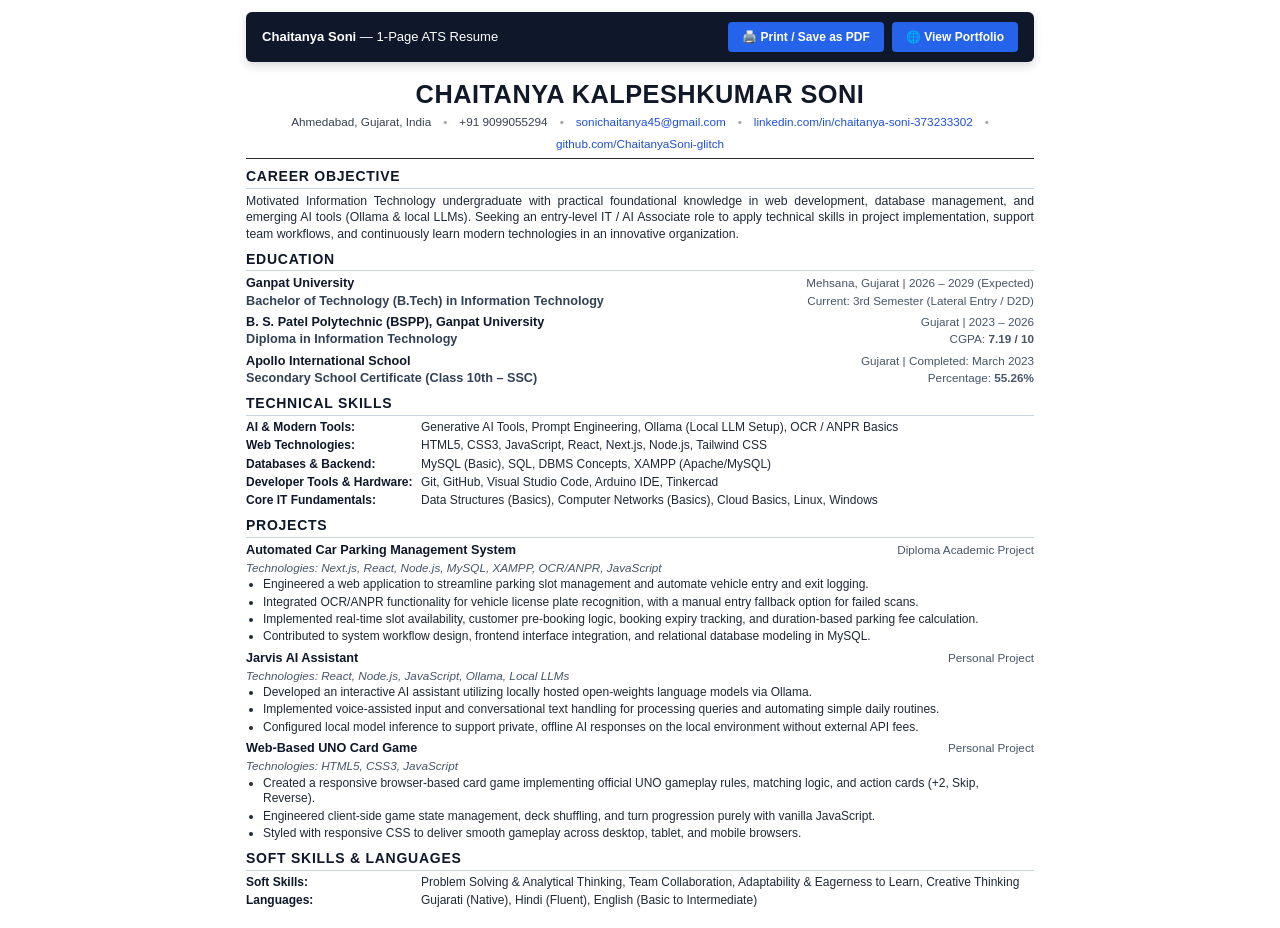
==== resume.html @ d2c6862e "Enhance portfolio with animations and responsive design" ====
<!DOCTYPE html>
<html lang="en">
<head>
  <meta charset="UTF-8">
  <meta name="viewport" content="width=device-width, initial-scale=1.0">
  <title>Chaitanya Soni - Resume</title>
  <style>
    /* Reset & Page Setup */
    * {
      box-sizing: border-box;
      margin: 0;
      padding: 0;
    }

    @page {
      size: A4 portrait;
      margin: 10mm 12mm;
    }

    body {
      font-family: -apple-system, BlinkMacSystemFont, "Segoe UI", Roboto, "Helvetica Neue", Arial, sans-serif;
      color: #1a1a1a;
      background-color: #ffffff;
      line-height: 1.35;
      font-size: 9.8pt;
      -webkit-font-smoothing: antialiased;
    }

    .resume-container {
      width: 100%;
      max-width: 820px;
      margin: 0 auto;
      padding: 12px 16px;
      background: #ffffff;
    }

    /* Header */
    header {
      text-align: center;
      border-bottom: 1.5px solid #2b2b2b;
      padding-bottom: 6px;
      margin-bottom: 8px;
    }

    h1 {
      font-size: 19pt;
      font-weight: 700;
      letter-spacing: 0.5px;
      text-transform: uppercase;
      color: #111827;
      margin-bottom: 3px;
    }

    .contact-bar {
      font-size: 8.8pt;
      color: #374151;
      display: flex;
      flex-wrap: wrap;
      justify-content: center;
      gap: 6px 12px;
    }

    .contact-bar a {
      color: #1d4ed8;
      text-decoration: none;
    }

    .contact-bar a:hover {
      text-decoration: underline;
    }

    .separator {
      color: #9ca3af;
    }

    /* Section Styling */
    section {
      margin-bottom: 7px;
    }

    .section-title {
      font-size: 10.5pt;
      font-weight: 700;
      text-transform: uppercase;
      letter-spacing: 0.75px;
      color: #0f172a;
      border-bottom: 1px solid #cbd5e1;
      padding-bottom: 2px;
      margin-bottom: 4px;
    }

    p {
      margin-bottom: 2px;
      text-align: justify;
    }

    /* Objective */
    .objective-text {
      font-size: 9.2pt;
      color: #1f2937;
      line-height: 1.35;
    }

    /* Item Entries */
    .entry {
      margin-bottom: 4.5px;
    }

    .entry-header {
      display: flex;
      justify-content: space-between;
      align-items: baseline;
      font-size: 9.5pt;
    }

    .entry-title {
      font-weight: 700;
      color: #0f172a;
    }

    .entry-subtitle {
      font-weight: 600;
      color: #334155;
    }

    .entry-meta {
      font-size: 8.8pt;
      color: #475569;
      font-weight: 500;
      white-space: nowrap;
    }

    .entry-details {
      font-size: 8.8pt;
      color: #475569;
      margin-top: 1px;
    }

    /* Bullet Lists */
    ul {
      list-style-type: disc;
      margin-left: 17px;
      margin-top: 1.5px;
    }

    li {
      margin-bottom: 1.5px;
      font-size: 9pt;
      color: #1f2937;
      line-height: 1.32;
    }

    li strong {
      color: #0f172a;
    }

    /* Skills Grid */
    .skills-block {
      display: flex;
      flex-direction: column;
      gap: 2.5px;
    }

    .skill-row {
      display: flex;
      font-size: 9pt;
      line-height: 1.32;
    }

    .skill-category {
      font-weight: 700;
      min-width: 175px;
      color: #0f172a;
    }

    .skill-values {
      color: #1f2937;
      flex: 1;
    }

    /* Print action toolbar (hidden during print) */
    .no-print-toolbar {
      position: sticky;
      top: 0;
      background: #0f172a;
      color: #ffffff;
      padding: 10px 16px;
      display: flex;
      justify-content: space-between;
      align-items: center;
      margin-bottom: 15px;
      border-radius: 6px;
      box-shadow: 0 4px 10px rgba(0,0,0,0.15);
      font-family: inherit;
    }

    .no-print-toolbar a,
    .no-print-toolbar button {
      background: #2563eb;
      color: #ffffff;
      border: none;
      padding: 7px 14px;
      font-size: 9pt;
      font-weight: 600;
      border-radius: 4px;
      cursor: pointer;
      text-decoration: none;
      display: inline-flex;
      align-items: center;
      gap: 6px;
    }

    .no-print-toolbar button:hover,
    .no-print-toolbar a:hover {
      background: #1d4ed8;
    }

    @media print {
      .no-print-toolbar {
        display: none !important;
      }
      body {
        background: #ffffff;
      }
      .resume-container {
        padding: 0;
        max-width: 100%;
      }
      a {
        text-decoration: none;
        color: #0f172a !important;
      }
    }
  </style>
</head>
<body>

  <!-- Screen Toolbar for Printing -->
  <div class="resume-container">
    <div class="no-print-toolbar">
      <span><strong>Chaitanya Soni</strong> &mdash; 1-Page ATS Resume</span>
      <div style="display: flex; gap: 8px;">
        <button onclick="window.print()">🖨️ Print / Save as PDF</button>
        <a href="index.html">🌐 View Portfolio</a>
      </div>
    </div>

    <!-- Contact Header -->
    <header>
      <h1>CHAITANYA KALPESHKUMAR SONI</h1>
      <div class="contact-bar">
        <span>Ahmedabad, Gujarat, India</span>
        <span class="separator">&bull;</span>
        <span>+91 9099055294</span>
        <span class="separator">&bull;</span>
        <a href="mailto:sonichaitanya45@gmail.com">sonichaitanya45@gmail.com</a>
        <span class="separator">&bull;</span>
        <a href="https://www.linkedin.com/in/chaitanya-soni-373233302" target="_blank" rel="noopener">linkedin.com/in/chaitanya-soni-373233302</a>
        <span class="separator">&bull;</span>
        <a href="https://github.com/ChaitanyaSoni-glitch" target="_blank" rel="noopener">github.com/ChaitanyaSoni-glitch</a>
      </div>
    </header>

    <!-- Career Objective -->
    <section>
      <h2 class="section-title">Career Objective</h2>
      <p class="objective-text">
        Motivated Information Technology undergraduate with practical foundational knowledge in web development, database management, and emerging AI tools (Ollama &amp; local LLMs). Seeking an entry-level IT / AI Associate role to apply technical skills in project implementation, support team workflows, and continuously learn modern technologies in an innovative organization.
      </p>
    </section>

    <!-- Education -->
    <section>
      <h2 class="section-title">Education</h2>

      <div class="entry">
        <div class="entry-header">
          <span class="entry-title">Ganpat University</span>
          <span class="entry-meta">Mehsana, Gujarat | 2026 &ndash; 2029 (Expected)</span>
        </div>
        <div class="entry-header">
          <span class="entry-subtitle">Bachelor of Technology (B.Tech) in Information Technology</span>
          <span class="entry-meta">Current: 3rd Semester (Lateral Entry / D2D)</span>
        </div>
      </div>

      <div class="entry">
        <div class="entry-header">
          <span class="entry-title">B. S. Patel Polytechnic (BSPP), Ganpat University</span>
          <span class="entry-meta">Gujarat | 2023 &ndash; 2026</span>
        </div>
        <div class="entry-header">
          <span class="entry-subtitle">Diploma in Information Technology</span>
          <span class="entry-meta">CGPA: <strong>7.19 / 10</strong></span>
        </div>
      </div>

      <div class="entry">
        <div class="entry-header">
          <span class="entry-title">Apollo International School</span>
          <span class="entry-meta">Gujarat | Completed: March 2023</span>
        </div>
        <div class="entry-header">
          <span class="entry-subtitle">Secondary School Certificate (Class 10th &ndash; SSC)</span>
          <span class="entry-meta">Percentage: <strong>55.26%</strong></span>
        </div>
      </div>
    </section>

    <!-- Technical Skills -->
    <section>
      <h2 class="section-title">Technical Skills</h2>
      <div class="skills-block">
        <div class="skill-row">
          <span class="skill-category">AI &amp; Modern Tools:</span>
          <span class="skill-values">Generative AI Tools, Prompt Engineering, Ollama (Local LLM Setup), OCR / ANPR Basics</span>
        </div>
        <div class="skill-row">
          <span class="skill-category">Web Technologies:</span>
          <span class="skill-values">HTML5, CSS3, JavaScript, React, Next.js, Node.js, Tailwind CSS</span>
        </div>
        <div class="skill-row">
          <span class="skill-category">Databases &amp; Backend:</span>
          <span class="skill-values">MySQL (Basic), SQL, DBMS Concepts, XAMPP (Apache/MySQL)</span>
        </div>
        <div class="skill-row">
          <span class="skill-category">Developer Tools &amp; Hardware:</span>
          <span class="skill-values">Git, GitHub, Visual Studio Code, Arduino IDE, Tinkercad</span>
        </div>
        <div class="skill-row">
          <span class="skill-category">Core IT Fundamentals:</span>
          <span class="skill-values">Data Structures (Basics), Computer Networks (Basics), Cloud Basics, Linux, Windows</span>
        </div>
      </div>
    </section>

    <!-- Projects -->
    <section>
      <h2 class="section-title">Projects</h2>

      <!-- Project 1 -->
      <div class="entry">
        <div class="entry-header">
          <span class="entry-title">Automated Car Parking Management System</span>
          <span class="entry-meta">Diploma Academic Project</span>
        </div>
        <div class="entry-details">
          <em>Technologies: Next.js, React, Node.js, MySQL, XAMPP, OCR/ANPR, JavaScript</em>
        </div>
        <ul>
          <li>Engineered a web application to streamline parking slot management and automate vehicle entry and exit logging.</li>
          <li>Integrated OCR/ANPR functionality for vehicle license plate recognition, with a manual entry fallback option for failed scans.</li>
          <li>Implemented real-time slot availability, customer pre-booking logic, booking expiry tracking, and duration-based parking fee calculation.</li>
          <li>Contributed to system workflow design, frontend interface integration, and relational database modeling in MySQL.</li>
        </ul>
      </div>

      <!-- Project 2 -->
      <div class="entry">
        <div class="entry-header">
          <span class="entry-title">Jarvis AI Assistant</span>
          <span class="entry-meta">Personal Project</span>
        </div>
        <div class="entry-details">
          <em>Technologies: React, Node.js, JavaScript, Ollama, Local LLMs</em>
        </div>
        <ul>
          <li>Developed an interactive AI assistant utilizing locally hosted open-weights language models via Ollama.</li>
          <li>Implemented voice-assisted input and conversational text handling for processing queries and automating simple daily routines.</li>
          <li>Configured local model inference to support private, offline AI responses on the local environment without external API fees.</li>
        </ul>
      </div>

      <!-- Project 3 -->
      <div class="entry">
        <div class="entry-header">
          <span class="entry-title">Web-Based UNO Card Game</span>
          <span class="entry-meta">Personal Project</span>
        </div>
        <div class="entry-details">
          <em>Technologies: HTML5, CSS3, JavaScript</em>
        </div>
        <ul>
          <li>Created a responsive browser-based card game implementing official UNO gameplay rules, matching logic, and action cards (+2, Skip, Reverse).</li>
          <li>Engineered client-side game state management, deck shuffling, and turn progression purely with vanilla JavaScript.</li>
          <li>Styled with responsive CSS to deliver smooth gameplay across desktop, tablet, and mobile browsers.</li>
        </ul>
      </div>
    </section>

    <!-- Soft Skills & Languages -->
    <section>
      <h2 class="section-title">Soft Skills &amp; Languages</h2>
      <div class="skills-block">
        <div class="skill-row">
          <span class="skill-category">Soft Skills:</span>
          <span class="skill-values">Problem Solving &amp; Analytical Thinking, Team Collaboration, Adaptability &amp; Eagerness to Learn, Creative Thinking</span>
        </div>
        <div class="skill-row">
          <span class="skill-category">Languages:</span>
          <span class="skill-values">Gujarati (Native), Hindi (Fluent), English (Basic to Intermediate)</span>
        </div>
      </div>
    </section>

  </div>

</body>
</html>
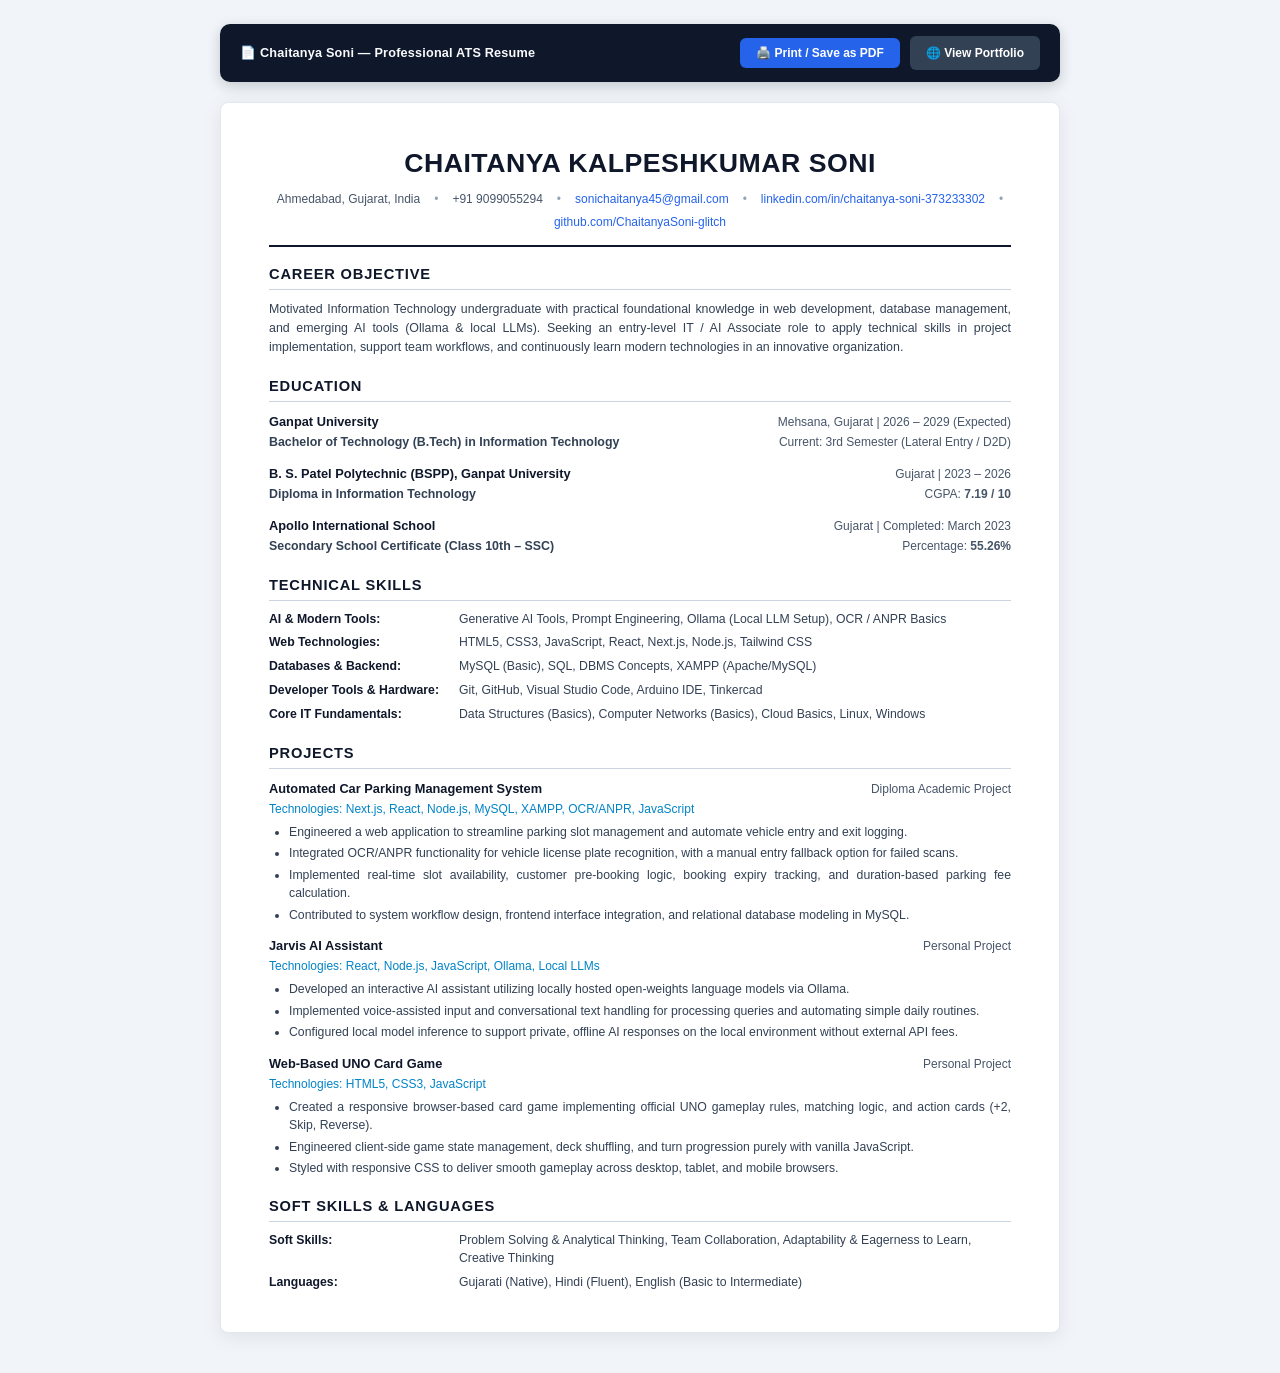
==== commit 74d26905: "Improve resume layout, spacing, and print typography" ====
--- a/resume.html
+++ b/resume.html
@@ -3,9 +3,11 @@
 <head>
   <meta charset="UTF-8">
   <meta name="viewport" content="width=device-width, initial-scale=1.0">
-  <title>Chaitanya Soni - Resume</title>
+  <title>Chaitanya Soni - Professional Resume</title>
   <style>
-    /* Reset & Page Setup */
+    /* ==========================================================================
+       Print & Base Setup
+       ========================================================================== */
     * {
       box-sizing: border-box;
       margin: 0;
@@ -14,55 +16,131 @@
 
     @page {
       size: A4 portrait;
-      margin: 10mm 12mm;
+      margin: 12mm 15mm;
     }
 
     body {
       font-family: -apple-system, BlinkMacSystemFont, "Segoe UI", Roboto, "Helvetica Neue", Arial, sans-serif;
-      color: #1a1a1a;
-      background-color: #ffffff;
-      line-height: 1.35;
-      font-size: 9.8pt;
+      color: #1e293b;
+      background-color: #f1f5f9;
+      line-height: 1.5;
+      font-size: 9.6pt;
       -webkit-font-smoothing: antialiased;
-    }
-
+      padding: 24px 16px 40px;
+    }
+
+    /* Screen Action Toolbar */
+    .toolbar-wrapper {
+      max-width: 840px;
+      margin: 0 auto 20px;
+    }
+
+    .no-print-toolbar {
+      background: #0f172a;
+      color: #f8fafc;
+      padding: 12px 20px;
+      display: flex;
+      justify-content: space-between;
+      align-items: center;
+      flex-wrap: wrap;
+      gap: 12px;
+      border-radius: 10px;
+      box-shadow: 0 4px 14px rgba(15, 23, 42, 0.2);
+    }
+
+    .toolbar-info {
+      font-size: 9.5pt;
+      font-weight: 600;
+      letter-spacing: 0.2px;
+    }
+
+    .toolbar-actions {
+      display: flex;
+      align-items: center;
+      gap: 10px;
+      flex-wrap: wrap;
+    }
+
+    .toolbar-btn {
+      display: inline-flex;
+      align-items: center;
+      gap: 6px;
+      padding: 8px 16px;
+      font-size: 9pt;
+      font-weight: 600;
+      border-radius: 6px;
+      cursor: pointer;
+      text-decoration: none;
+      transition: all 0.2s ease;
+      border: none;
+    }
+
+    .btn-print {
+      background: #2563eb;
+      color: #ffffff;
+    }
+
+    .btn-print:hover {
+      background: #1d4ed8;
+      transform: translateY(-1px);
+    }
+
+    .btn-portal {
+      background: #334155;
+      color: #ffffff;
+    }
+
+    .btn-portal:hover {
+      background: #475569;
+      transform: translateY(-1px);
+    }
+
+    /* Printable Paper Container */
     .resume-container {
       width: 100%;
-      max-width: 820px;
+      max-width: 840px;
       margin: 0 auto;
-      padding: 12px 16px;
+      padding: 40px 48px;
       background: #ffffff;
-    }
-
-    /* Header */
+      border-radius: 8px;
+      box-shadow: 0 4px 20px rgba(0, 0, 0, 0.08);
+      border: 1px solid #e2e8f0;
+    }
+
+    /* ==========================================================================
+       Header & Contact Bar
+       ========================================================================== */
     header {
       text-align: center;
-      border-bottom: 1.5px solid #2b2b2b;
-      padding-bottom: 6px;
-      margin-bottom: 8px;
+      padding-bottom: 14px;
+      margin-bottom: 16px;
+      border-bottom: 2px solid #0f172a;
     }
 
     h1 {
-      font-size: 19pt;
-      font-weight: 700;
+      font-size: 20pt;
+      font-weight: 800;
       letter-spacing: 0.5px;
       text-transform: uppercase;
-      color: #111827;
-      margin-bottom: 3px;
+      color: #0f172a;
+      margin-bottom: 8px;
     }
 
     .contact-bar {
-      font-size: 8.8pt;
-      color: #374151;
+      font-size: 9pt;
+      color: #475569;
       display: flex;
       flex-wrap: wrap;
       justify-content: center;
-      gap: 6px 12px;
+      align-items: center;
+      gap: 6px 14px;
+      line-height: 1.4;
     }
 
     .contact-bar a {
-      color: #1d4ed8;
+      color: #2563eb;
       text-decoration: none;
+      font-weight: 500;
     }
 
     .contact-bar a:hover {
@@ -70,47 +148,61 @@
     }
 
     .separator {
-      color: #9ca3af;
-    }
-
-    /* Section Styling */
+      color: #94a3b8;
+      font-weight: 300;
+    }
+
+    /* ==========================================================================
+       Section Styling & Hierarchy
+       ========================================================================== */
     section {
-      margin-bottom: 7px;
+      margin-bottom: 18px;
+      page-break-inside: avoid;
+      break-inside: avoid;
+    }
+
+    section:last-child {
+      margin-bottom: 0;
     }
 
     .section-title {
-      font-size: 10.5pt;
+      font-size: 11pt;
       font-weight: 700;
       text-transform: uppercase;
-      letter-spacing: 0.75px;
+      letter-spacing: 0.8px;
       color: #0f172a;
-      border-bottom: 1px solid #cbd5e1;
-      padding-bottom: 2px;
-      margin-bottom: 4px;
-    }
-
-    p {
-      margin-bottom: 2px;
+      border-bottom: 1.5px solid #cbd5e1;
+      padding-bottom: 4px;
+      margin-bottom: 10px;
+      display: flex;
+      align-items: center;
+      justify-content: space-between;
+    }
+
+    .objective-text {
+      font-size: 9.3pt;
+      color: #334155;
+      line-height: 1.55;
       text-align: justify;
     }
 
-    /* Objective */
-    .objective-text {
-      font-size: 9.2pt;
-      color: #1f2937;
-      line-height: 1.35;
-    }
-
-    /* Item Entries */
+    /* Entries (Education, Projects) */
     .entry {
-      margin-bottom: 4.5px;
+      margin-bottom: 12px;
+      page-break-inside: avoid;
+      break-inside: avoid;
+    }
+
+    .entry:last-child {
+      margin-bottom: 0;
     }
 
     .entry-header {
       display: flex;
       justify-content: space-between;
       align-items: baseline;
-      font-size: 9.5pt;
+      font-size: 9.6pt;
+      margin-bottom: 2px;
     }
 
     .entry-title {
@@ -121,129 +213,212 @@
     .entry-subtitle {
       font-weight: 600;
       color: #334155;
+      font-size: 9.3pt;
     }
 
     .entry-meta {
-      font-size: 8.8pt;
+      font-size: 9pt;
       color: #475569;
       font-weight: 500;
       white-space: nowrap;
+      text-align: right;
     }
 
     .entry-details {
-      font-size: 8.8pt;
+      font-size: 9pt;
       color: #475569;
-      margin-top: 1px;
+      margin-bottom: 5px;
+      margin-top: 2px;
+    }
+
+    .entry-details em {
+      font-style: normal;
+      color: #0284c7;
+      font-weight: 500;
     }
 
     /* Bullet Lists */
     ul {
       list-style-type: disc;
-      margin-left: 17px;
-      margin-top: 1.5px;
+      margin-left: 20px;
+      margin-top: 3px;
     }
 
     li {
-      margin-bottom: 1.5px;
-      font-size: 9pt;
-      color: #1f2937;
-      line-height: 1.32;
+      margin-bottom: 3.5px;
+      font-size: 9.2pt;
+      color: #334155;
+      line-height: 1.48;
+      text-align: justify;
+    }
+
+    li:last-child {
+      margin-bottom: 0;
     }
 
     li strong {
       color: #0f172a;
     }
 
-    /* Skills Grid */
+    /* ==========================================================================
+       Skills Table & Grid
+       ========================================================================== */
     .skills-block {
       display: flex;
       flex-direction: column;
-      gap: 2.5px;
+      gap: 6px;
     }
 
     .skill-row {
       display: flex;
-      font-size: 9pt;
-      line-height: 1.32;
+      font-size: 9.2pt;
+      line-height: 1.45;
     }
 
     .skill-category {
       font-weight: 700;
-      min-width: 175px;
+      min-width: 190px;
       color: #0f172a;
+      flex-shrink: 0;
     }
 
     .skill-values {
-      color: #1f2937;
+      color: #334155;
       flex: 1;
     }
 
-    /* Print action toolbar (hidden during print) */
-    .no-print-toolbar {
-      position: sticky;
-      top: 0;
-      background: #0f172a;
-      color: #ffffff;
-      padding: 10px 16px;
-      display: flex;
-      justify-content: space-between;
-      align-items: center;
-      margin-bottom: 15px;
-      border-radius: 6px;
-      box-shadow: 0 4px 10px rgba(0,0,0,0.15);
-      font-family: inherit;
-    }
-
-    .no-print-toolbar a,
-    .no-print-toolbar button {
-      background: #2563eb;
-      color: #ffffff;
-      border: none;
-      padding: 7px 14px;
-      font-size: 9pt;
-      font-weight: 600;
-      border-radius: 4px;
-      cursor: pointer;
-      text-decoration: none;
-      display: inline-flex;
-      align-items: center;
-      gap: 6px;
-    }
-
-    .no-print-toolbar button:hover,
-    .no-print-toolbar a:hover {
-      background: #1d4ed8;
-    }
-
+    /* ==========================================================================
+       Print Styling (Clean Single-Page PDF)
+       ========================================================================== */
     @media print {
+      body {
+        background-color: #ffffff !important;
+        padding: 0 !important;
+        font-size: 9.4pt;
+        color: #000000 !important;
+      }
+
+      .toolbar-wrapper {
+        display: none !important;
+      }
+
+      .resume-container {
+        padding: 0 !important;
+        max-width: 100% !important;
+        border: none !important;
+        box-shadow: none !important;
+      }
+
+      header {
+        border-bottom: 1.8px solid #000000;
+        padding-bottom: 10px;
+        margin-bottom: 12px;
+      }
+
+      h1 {
+        color: #000000 !important;
+        font-size: 19pt;
+      }
+
+      .section-title {
+        color: #000000 !important;
+        border-bottom: 1.2px solid #000000;
+        margin-bottom: 8px;
+        padding-bottom: 2px;
+      }
+
+      .entry-title,
+      .skill-category {
+        color: #000000 !important;
+      }
+
+      .contact-bar a {
+        color: #000000 !important;
+        text-decoration: none;
+      }
+
+      .entry-details em {
+        color: #1e293b !important;
+      }
+
+      section {
+        margin-bottom: 14px !important;
+        page-break-inside: avoid;
+        break-inside: avoid;
+      }
+
+      .entry {
+        margin-bottom: 10px !important;
+        page-break-inside: avoid;
+        break-inside: avoid;
+      }
+
+      li {
+        line-height: 1.42;
+        margin-bottom: 2.5px;
+      }
+    }
+
+    /* Responsive adjustments for mobile screens */
+    @media (max-width: 680px) {
+      body {
+        padding: 12px 8px;
+      }
+
+      .resume-container {
+        padding: 24px 20px;
+      }
+
+      h1 {
+        font-size: 17pt;
+      }
+
+      .entry-header {
+        flex-direction: column;
+        align-items: flex-start;
+        gap: 2px;
+      }
+
+      .entry-meta {
+        text-align: left;
+      }
+
+      .skill-row {
+        flex-direction: column;
+        gap: 2px;
+      }
+
+      .skill-category {
+        min-width: auto;
+      }
+
       .no-print-toolbar {
-        display: none !important;
-      }
-      body {
-        background: #ffffff;
-      }
-      .resume-container {
-        padding: 0;
-        max-width: 100%;
-      }
-      a {
-        text-decoration: none;
-        color: #0f172a !important;
+        flex-direction: column;
+        align-items: stretch;
+        text-align: center;
+      }
+
+      .toolbar-actions {
+        justify-content: center;
       }
     }
   </style>
 </head>
 <body>
 
-  <!-- Screen Toolbar for Printing -->
-  <div class="resume-container">
+  <!-- Screen Toolbar for Actions -->
+  <div class="toolbar-wrapper">
     <div class="no-print-toolbar">
-      <span><strong>Chaitanya Soni</strong> &mdash; 1-Page ATS Resume</span>
-      <div style="display: flex; gap: 8px;">
-        <button onclick="window.print()">🖨️ Print / Save as PDF</button>
-        <a href="index.html">🌐 View Portfolio</a>
+      <span class="toolbar-info">📄 <strong>Chaitanya Soni</strong> &mdash; Professional ATS Resume</span>
+      <div class="toolbar-actions">
+        <button class="toolbar-btn btn-print" onclick="window.print()">🖨️ Print / Save as PDF</button>
+        <a href="index.html" class="toolbar-btn btn-portal">🌐 View Portfolio</a>
       </div>
     </div>
+  </div>
+
+  <!-- Printable Resume Paper Container -->
+  <main class="resume-container">
 
     <!-- Contact Header -->
     <header>
@@ -403,7 +578,7 @@
       </div>
     </section>
 
-  </div>
+  </main>
 
 </body>
 </html>
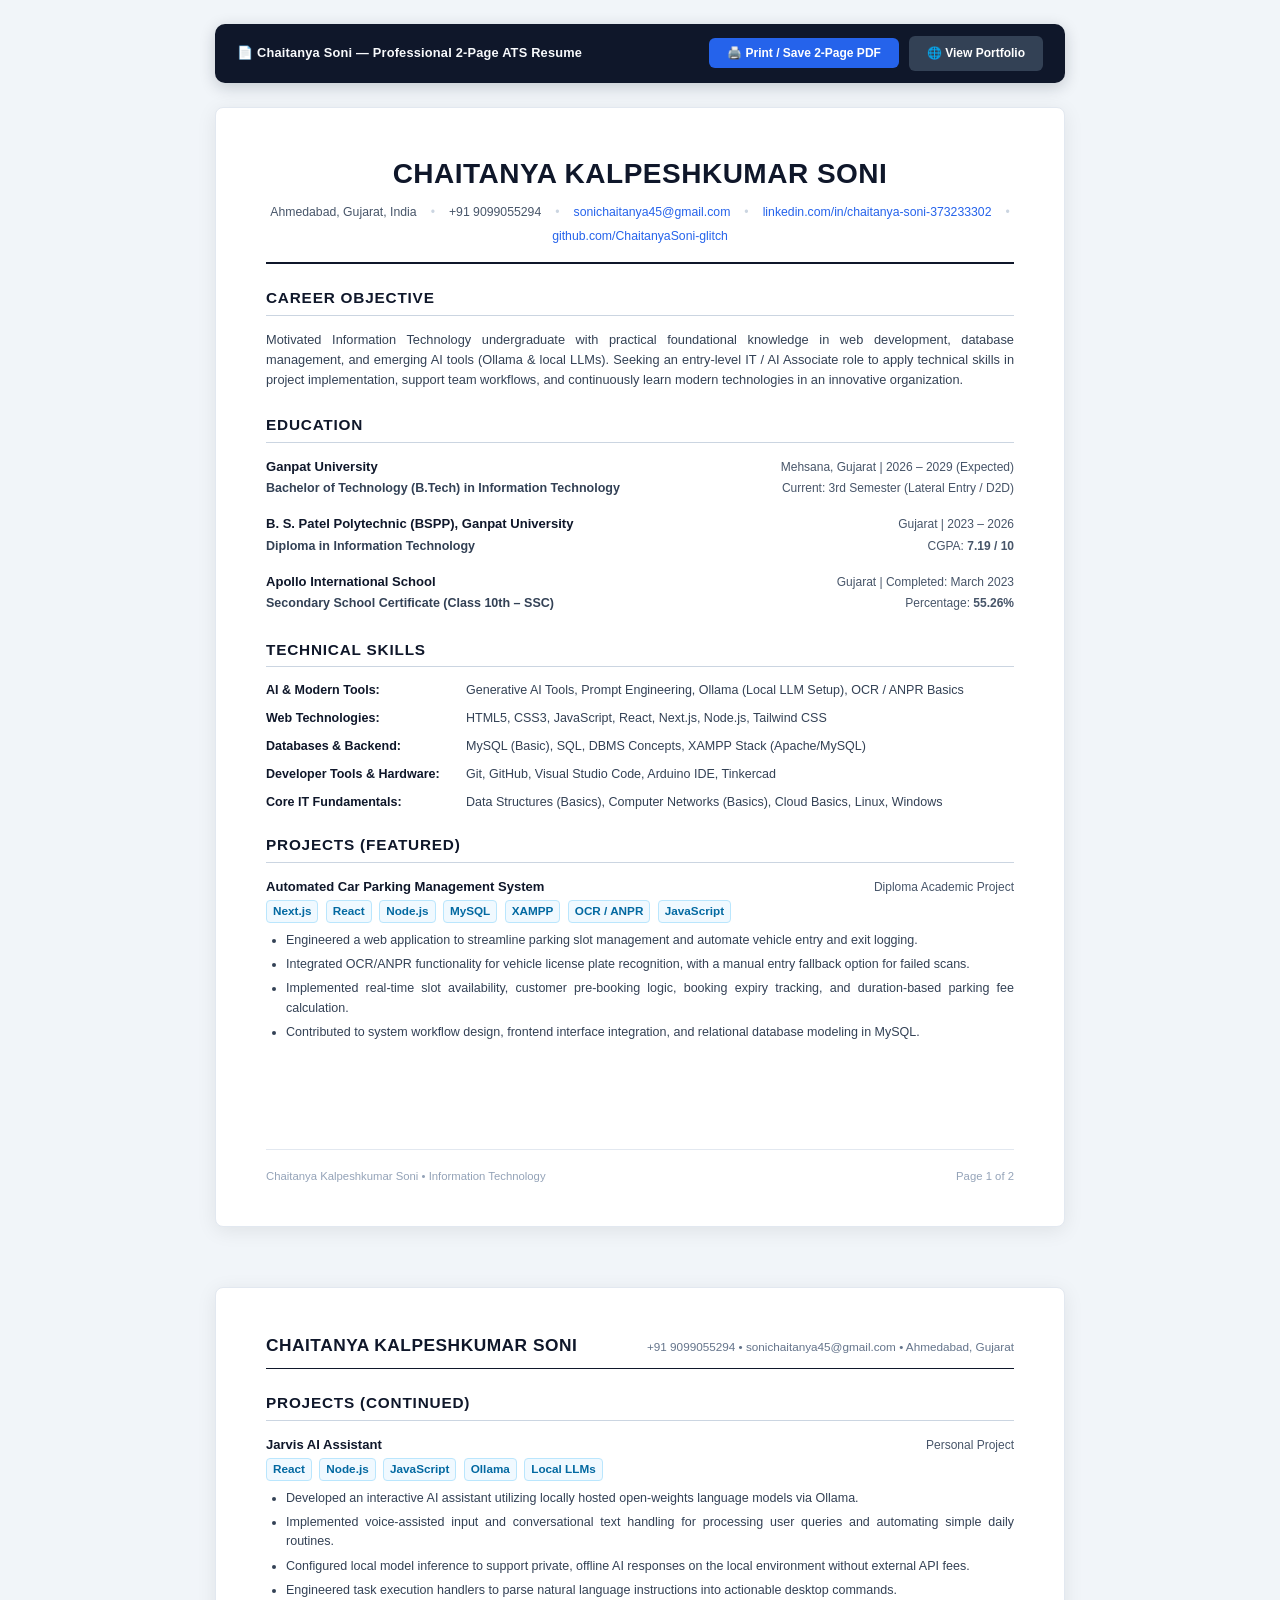
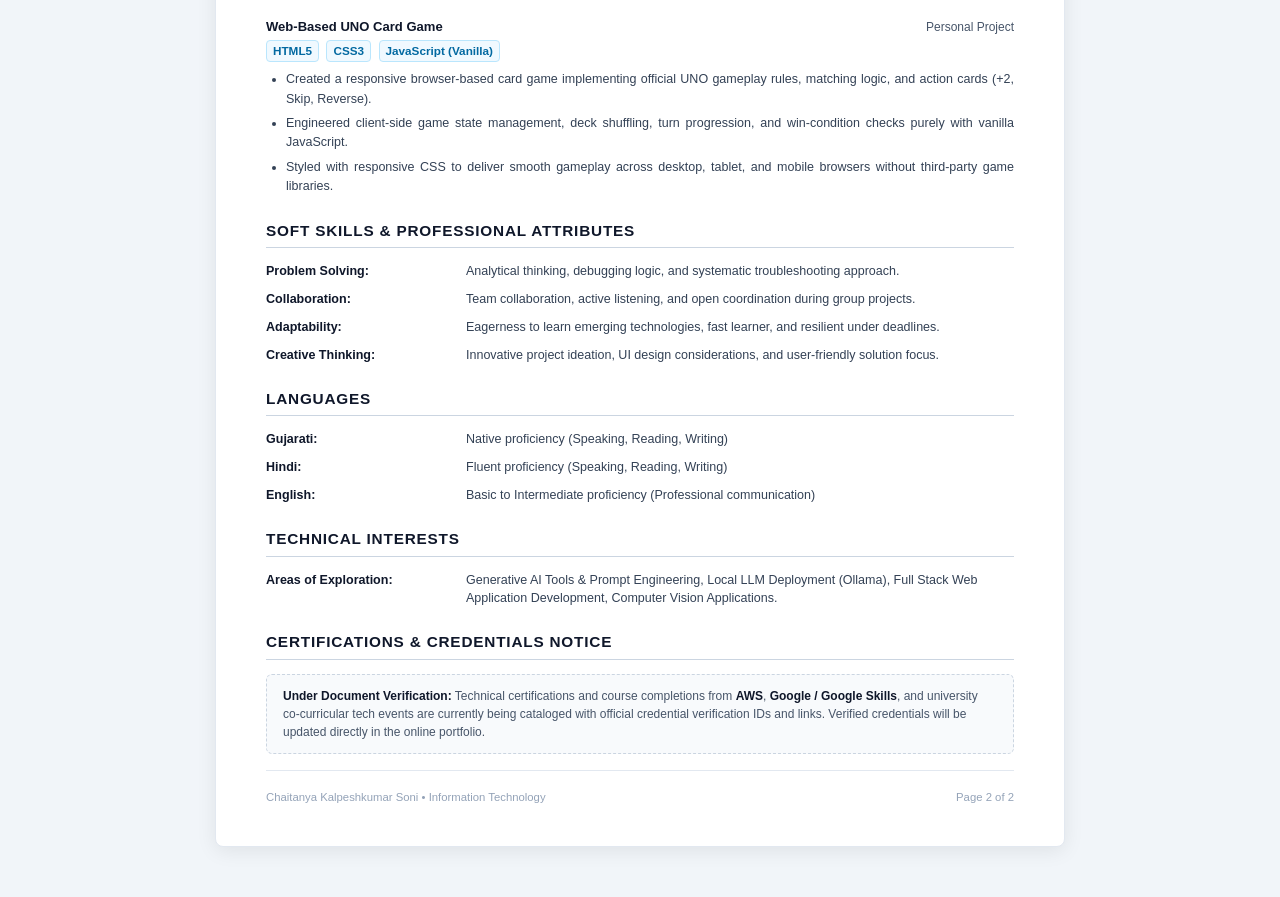
==== commit ae29bc31: "Update portfolio and resume with latest changes" ====
--- a/resume.html
+++ b/resume.html
@@ -3,7 +3,7 @@
 <head>
   <meta charset="UTF-8">
   <meta name="viewport" content="width=device-width, initial-scale=1.0">
-  <title>Chaitanya Soni - Professional Resume</title>
+  <title>Chaitanya Soni - Professional 2-Page Resume</title>
   <style>
     /* ==========================================================================
        Print & Base Setup
@@ -16,40 +16,40 @@
 
     @page {
       size: A4 portrait;
-      margin: 12mm 15mm;
+      margin: 14mm 16mm 14mm 16mm;
     }
 
     body {
       font-family: -apple-system, BlinkMacSystemFont, "Segoe UI", Roboto, "Helvetica Neue", Arial, sans-serif;
       color: #1e293b;
       background-color: #f1f5f9;
-      line-height: 1.5;
-      font-size: 9.6pt;
+      line-height: 1.55;
+      font-size: 10pt;
       -webkit-font-smoothing: antialiased;
-      padding: 24px 16px 40px;
+      padding: 24px 16px 50px;
     }
 
     /* Screen Action Toolbar */
     .toolbar-wrapper {
-      max-width: 840px;
-      margin: 0 auto 20px;
+      max-width: 850px;
+      margin: 0 auto 24px;
     }
 
     .no-print-toolbar {
       background: #0f172a;
       color: #f8fafc;
-      padding: 12px 20px;
+      padding: 12px 22px;
       display: flex;
       justify-content: space-between;
       align-items: center;
       flex-wrap: wrap;
       gap: 12px;
       border-radius: 10px;
-      box-shadow: 0 4px 14px rgba(15, 23, 42, 0.2);
+      box-shadow: 0 4px 16px rgba(15, 23, 42, 0.2);
     }
 
     .toolbar-info {
-      font-size: 9.5pt;
+      font-size: 9.6pt;
       font-weight: 600;
       letter-spacing: 0.2px;
     }
@@ -65,7 +65,7 @@
       display: inline-flex;
       align-items: center;
       gap: 6px;
-      padding: 8px 16px;
+      padding: 8px 18px;
       font-size: 9pt;
       font-weight: 600;
       border-radius: 6px;
@@ -95,30 +95,50 @@
       transform: translateY(-1px);
     }
 
-    /* Printable Paper Container */
-    .resume-container {
-      width: 100%;
-      max-width: 840px;
+    /* Resume Document Wrapper (Screen Display as distinct A4 sheets) */
+    .resume-wrapper {
+      max-width: 850px;
       margin: 0 auto;
-      padding: 40px 48px;
+      display: flex;
+      flex-direction: column;
+      gap: 30px;
+    }
+
+    .resume-page {
       background: #ffffff;
+      padding: 44px 50px 40px;
       border-radius: 8px;
       box-shadow: 0 4px 20px rgba(0, 0, 0, 0.08);
       border: 1px solid #e2e8f0;
+      position: relative;
+      display: flex;
+      flex-direction: column;
+      min-height: 1120px;
+    }
+
+    /* Page Footer Info */
+    .page-footer {
+      margin-top: auto;
+      padding-top: 18px;
+      border-top: 1px solid #e2e8f0;
+      display: flex;
+      justify-content: space-between;
+      font-size: 8.5pt;
+      color: #94a3b8;
     }
 
     /* ==========================================================================
        Header & Contact Bar
        ========================================================================== */
-    header {
+    header.main-header {
       text-align: center;
-      padding-bottom: 14px;
-      margin-bottom: 16px;
+      padding-bottom: 16px;
+      margin-bottom: 22px;
       border-bottom: 2px solid #0f172a;
     }
 
     h1 {
-      font-size: 20pt;
+      font-size: 21pt;
       font-weight: 800;
       letter-spacing: 0.5px;
       text-transform: uppercase;
@@ -127,14 +147,14 @@
     }
 
     .contact-bar {
-      font-size: 9pt;
+      font-size: 9.2pt;
       color: #475569;
       display: flex;
       flex-wrap: wrap;
       justify-content: center;
       align-items: center;
       gap: 6px 14px;
-      line-height: 1.4;
+      line-height: 1.5;
     }
 
     .contact-bar a {
@@ -148,49 +168,68 @@
     }
 
     .separator {
-      color: #94a3b8;
+      color: #cbd5e1;
       font-weight: 300;
+    }
+
+    /* Page 2 Running Header */
+    header.page2-header {
+      display: flex;
+      justify-content: space-between;
+      align-items: baseline;
+      padding-bottom: 10px;
+      margin-bottom: 22px;
+      border-bottom: 1.5px solid #0f172a;
+    }
+
+    header.page2-header .p2-name {
+      font-size: 13pt;
+      font-weight: 800;
+      text-transform: uppercase;
+      color: #0f172a;
+      letter-spacing: 0.5px;
+    }
+
+    header.page2-header .p2-meta {
+      font-size: 8.8pt;
+      color: #64748b;
     }
 
     /* ==========================================================================
        Section Styling & Hierarchy
        ========================================================================== */
     section {
-      margin-bottom: 18px;
-      page-break-inside: avoid;
-      break-inside: avoid;
-    }
-
-    section:last-child {
-      margin-bottom: 0;
+      margin-bottom: 22px;
+    }
+
+    section:last-of-type {
+      margin-bottom: 16px;
     }
 
     .section-title {
-      font-size: 11pt;
+      font-size: 11.5pt;
       font-weight: 700;
       text-transform: uppercase;
       letter-spacing: 0.8px;
       color: #0f172a;
       border-bottom: 1.5px solid #cbd5e1;
-      padding-bottom: 4px;
-      margin-bottom: 10px;
+      padding-bottom: 5px;
+      margin-bottom: 14px;
       display: flex;
       align-items: center;
       justify-content: space-between;
     }
 
     .objective-text {
-      font-size: 9.3pt;
+      font-size: 9.6pt;
       color: #334155;
-      line-height: 1.55;
+      line-height: 1.6;
       text-align: justify;
     }
 
     /* Entries (Education, Projects) */
     .entry {
-      margin-bottom: 12px;
-      page-break-inside: avoid;
-      break-inside: avoid;
+      margin-bottom: 16px;
     }
 
     .entry:last-child {
@@ -201,7 +240,7 @@
       display: flex;
       justify-content: space-between;
       align-items: baseline;
-      font-size: 9.6pt;
+      font-size: 9.8pt;
       margin-bottom: 2px;
     }
 
@@ -213,7 +252,7 @@
     .entry-subtitle {
       font-weight: 600;
       color: #334155;
-      font-size: 9.3pt;
+      font-size: 9.4pt;
     }
 
     .entry-meta {
@@ -225,30 +264,38 @@
     }
 
     .entry-details {
-      font-size: 9pt;
+      font-size: 9.2pt;
       color: #475569;
-      margin-bottom: 5px;
-      margin-top: 2px;
-    }
-
-    .entry-details em {
+      margin-bottom: 6px;
+      margin-top: 3px;
+    }
+
+    .tech-tag {
       font-style: normal;
-      color: #0284c7;
-      font-weight: 500;
+      color: #0369a1;
+      font-weight: 600;
+      background: #f0f9ff;
+      padding: 1px 6px;
+      border-radius: 4px;
+      border: 1px solid #bae6fd;
+      font-size: 8.8pt;
+      display: inline-block;
+      margin-right: 4px;
+      margin-bottom: 2px;
     }
 
     /* Bullet Lists */
     ul {
       list-style-type: disc;
       margin-left: 20px;
-      margin-top: 3px;
+      margin-top: 4px;
     }
 
     li {
-      margin-bottom: 3.5px;
-      font-size: 9.2pt;
+      margin-bottom: 5px;
+      font-size: 9.4pt;
       color: #334155;
-      line-height: 1.48;
+      line-height: 1.55;
       text-align: justify;
     }
 
@@ -266,18 +313,18 @@
     .skills-block {
       display: flex;
       flex-direction: column;
-      gap: 6px;
+      gap: 9px;
     }
 
     .skill-row {
       display: flex;
-      font-size: 9.2pt;
-      line-height: 1.45;
+      font-size: 9.4pt;
+      line-height: 1.5;
     }
 
     .skill-category {
       font-weight: 700;
-      min-width: 190px;
+      min-width: 200px;
       color: #0f172a;
       flex-shrink: 0;
     }
@@ -287,14 +334,29 @@
       flex: 1;
     }
 
+    /* Notice / Credentials Card on Page 2 */
+    .credentials-note {
+      background: #f8fafc;
+      border: 1px dashed #cbd5e1;
+      border-radius: 6px;
+      padding: 12px 16px;
+      font-size: 9pt;
+      color: #475569;
+      line-height: 1.5;
+    }
+
+    .credentials-note strong {
+      color: #0f172a;
+    }
+
     /* ==========================================================================
-       Print Styling (Clean Single-Page PDF)
+       Print Styling (Clean Strictly 2-Page PDF)
        ========================================================================== */
     @media print {
       body {
         background-color: #ffffff !important;
         padding: 0 !important;
-        font-size: 9.4pt;
+        font-size: 9.6pt;
         color: #000000 !important;
       }
 
@@ -302,29 +364,58 @@
         display: none !important;
       }
 
-      .resume-container {
+      .resume-wrapper {
+        gap: 0 !important;
+        max-width: 100% !important;
+      }
+
+      .resume-page {
         padding: 0 !important;
+        margin: 0 !important;
         max-width: 100% !important;
         border: none !important;
         box-shadow: none !important;
-      }
-
-      header {
-        border-bottom: 1.8px solid #000000;
-        padding-bottom: 10px;
-        margin-bottom: 12px;
+        min-height: auto !important;
+        page-break-after: always;
+        break-after: page;
+      }
+
+      .resume-page:last-child {
+        page-break-after: avoid;
+        break-after: avoid;
+      }
+
+      .page-break {
+        page-break-before: always !important;
+        break-before: page !important;
+        height: 0;
+        margin: 0;
+        border: none;
+      }
+
+      header.main-header {
+        border-bottom: 2px solid #000000;
+        padding-bottom: 12px;
+        margin-bottom: 16px;
+      }
+
+      header.page2-header {
+        border-bottom: 1.5px solid #000000;
+        padding-bottom: 8px;
+        margin-bottom: 16px;
       }
 
       h1 {
         color: #000000 !important;
-        font-size: 19pt;
       }
 
       .section-title {
         color: #000000 !important;
         border-bottom: 1.2px solid #000000;
-        margin-bottom: 8px;
-        padding-bottom: 2px;
+        margin-bottom: 10px;
+        padding-bottom: 3px;
+        page-break-after: avoid;
+        break-after: avoid;
       }
 
       .entry-title,
@@ -337,36 +428,42 @@
         text-decoration: none;
       }
 
-      .entry-details em {
-        color: #1e293b !important;
+      .tech-tag {
+        color: #000000 !important;
+        background: transparent !important;
+        border: 1px solid #94a3b8 !important;
       }
 
       section {
-        margin-bottom: 14px !important;
+        margin-bottom: 18px !important;
+      }
+
+      .entry {
+        margin-bottom: 12px !important;
         page-break-inside: avoid;
         break-inside: avoid;
       }
 
-      .entry {
-        margin-bottom: 10px !important;
-        page-break-inside: avoid;
-        break-inside: avoid;
-      }
-
       li {
-        line-height: 1.42;
-        margin-bottom: 2.5px;
+        line-height: 1.5;
+        margin-bottom: 3px;
+      }
+
+      .credentials-note {
+        border: 1px solid #cbd5e1 !important;
+        background: transparent !important;
       }
     }
 
     /* Responsive adjustments for mobile screens */
     @media (max-width: 680px) {
       body {
-        padding: 12px 8px;
-      }
-
-      .resume-container {
-        padding: 24px 20px;
+        padding: 12px 8px 30px;
+      }
+
+      .resume-page {
+        padding: 24px 18px;
+        min-height: auto;
       }
 
       h1 {
@@ -401,182 +498,287 @@
       .toolbar-actions {
         justify-content: center;
       }
+
+      header.page2-header {
+        flex-direction: column;
+        align-items: flex-start;
+        gap: 4px;
+      }
     }
   </style>
 </head>
 <body>
 
-  <!-- Screen Toolbar for Actions -->
+  <!-- Screen Toolbar for Printing & Actions -->
   <div class="toolbar-wrapper">
     <div class="no-print-toolbar">
-      <span class="toolbar-info">📄 <strong>Chaitanya Soni</strong> &mdash; Professional ATS Resume</span>
+      <span class="toolbar-info">📄 <strong>Chaitanya Soni</strong> &mdash; Professional 2-Page ATS Resume</span>
       <div class="toolbar-actions">
-        <button class="toolbar-btn btn-print" onclick="window.print()">🖨️ Print / Save as PDF</button>
+        <button class="toolbar-btn btn-print" onclick="window.print()">🖨️ Print / Save 2-Page PDF</button>
         <a href="index.html" class="toolbar-btn btn-portal">🌐 View Portfolio</a>
       </div>
     </div>
   </div>
 
-  <!-- Printable Resume Paper Container -->
-  <main class="resume-container">
-
-    <!-- Contact Header -->
-    <header>
-      <h1>CHAITANYA KALPESHKUMAR SONI</h1>
-      <div class="contact-bar">
-        <span>Ahmedabad, Gujarat, India</span>
-        <span class="separator">&bull;</span>
-        <span>+91 9099055294</span>
-        <span class="separator">&bull;</span>
-        <a href="mailto:sonichaitanya45@gmail.com">sonichaitanya45@gmail.com</a>
-        <span class="separator">&bull;</span>
-        <a href="https://www.linkedin.com/in/chaitanya-soni-373233302" target="_blank" rel="noopener">linkedin.com/in/chaitanya-soni-373233302</a>
-        <span class="separator">&bull;</span>
-        <a href="https://github.com/ChaitanyaSoni-glitch" target="_blank" rel="noopener">github.com/ChaitanyaSoni-glitch</a>
+  <!-- Resume Document Wrapper -->
+  <main class="resume-wrapper">
+
+    <!-- ======================================================================
+         PAGE 1: Personal Info, Objective, Education, Skills, Featured Project
+         ====================================================================== -->
+    <article class="resume-page" id="page-1">
+
+      <!-- Contact Header -->
+      <header class="main-header">
+        <h1>CHAITANYA KALPESHKUMAR SONI</h1>
+        <div class="contact-bar">
+          <span>Ahmedabad, Gujarat, India</span>
+          <span class="separator">&bull;</span>
+          <span>+91 9099055294</span>
+          <span class="separator">&bull;</span>
+          <a href="mailto:sonichaitanya45@gmail.com">sonichaitanya45@gmail.com</a>
+          <span class="separator">&bull;</span>
+          <a href="https://www.linkedin.com/in/chaitanya-soni-373233302" target="_blank" rel="noopener">linkedin.com/in/chaitanya-soni-373233302</a>
+          <span class="separator">&bull;</span>
+          <a href="https://github.com/ChaitanyaSoni-glitch" target="_blank" rel="noopener">github.com/ChaitanyaSoni-glitch</a>
+        </div>
+      </header>
+
+      <!-- Career Objective -->
+      <section>
+        <h2 class="section-title">Career Objective</h2>
+        <p class="objective-text">
+          Motivated Information Technology undergraduate with practical foundational knowledge in web development, database management, and emerging AI tools (Ollama &amp; local LLMs). Seeking an entry-level IT / AI Associate role to apply technical skills in project implementation, support team workflows, and continuously learn modern technologies in an innovative organization.
+        </p>
+      </section>
+
+      <!-- Education -->
+      <section>
+        <h2 class="section-title">Education</h2>
+
+        <div class="entry">
+          <div class="entry-header">
+            <span class="entry-title">Ganpat University</span>
+            <span class="entry-meta">Mehsana, Gujarat | 2026 &ndash; 2029 (Expected)</span>
+          </div>
+          <div class="entry-header">
+            <span class="entry-subtitle">Bachelor of Technology (B.Tech) in Information Technology</span>
+            <span class="entry-meta">Current: 3rd Semester (Lateral Entry / D2D)</span>
+          </div>
+        </div>
+
+        <div class="entry">
+          <div class="entry-header">
+            <span class="entry-title">B. S. Patel Polytechnic (BSPP), Ganpat University</span>
+            <span class="entry-meta">Gujarat | 2023 &ndash; 2026</span>
+          </div>
+          <div class="entry-header">
+            <span class="entry-subtitle">Diploma in Information Technology</span>
+            <span class="entry-meta">CGPA: <strong>7.19 / 10</strong></span>
+          </div>
+        </div>
+
+        <div class="entry">
+          <div class="entry-header">
+            <span class="entry-title">Apollo International School</span>
+            <span class="entry-meta">Gujarat | Completed: March 2023</span>
+          </div>
+          <div class="entry-header">
+            <span class="entry-subtitle">Secondary School Certificate (Class 10th &ndash; SSC)</span>
+            <span class="entry-meta">Percentage: <strong>55.26%</strong></span>
+          </div>
+        </div>
+      </section>
+
+      <!-- Technical Skills -->
+      <section>
+        <h2 class="section-title">Technical Skills</h2>
+        <div class="skills-block">
+          <div class="skill-row">
+            <span class="skill-category">AI &amp; Modern Tools:</span>
+            <span class="skill-values">Generative AI Tools, Prompt Engineering, Ollama (Local LLM Setup), OCR / ANPR Basics</span>
+          </div>
+          <div class="skill-row">
+            <span class="skill-category">Web Technologies:</span>
+            <span class="skill-values">HTML5, CSS3, JavaScript, React, Next.js, Node.js, Tailwind CSS</span>
+          </div>
+          <div class="skill-row">
+            <span class="skill-category">Databases &amp; Backend:</span>
+            <span class="skill-values">MySQL (Basic), SQL, DBMS Concepts, XAMPP Stack (Apache/MySQL)</span>
+          </div>
+          <div class="skill-row">
+            <span class="skill-category">Developer Tools &amp; Hardware:</span>
+            <span class="skill-values">Git, GitHub, Visual Studio Code, Arduino IDE, Tinkercad</span>
+          </div>
+          <div class="skill-row">
+            <span class="skill-category">Core IT Fundamentals:</span>
+            <span class="skill-values">Data Structures (Basics), Computer Networks (Basics), Cloud Basics, Linux, Windows</span>
+          </div>
+        </div>
+      </section>
+
+      <!-- Projects Section (Start) -->
+      <section>
+        <h2 class="section-title">Projects (Featured)</h2>
+
+        <!-- Project 1 -->
+        <div class="entry">
+          <div class="entry-header">
+            <span class="entry-title">Automated Car Parking Management System</span>
+            <span class="entry-meta">Diploma Academic Project</span>
+          </div>
+          <div class="entry-details">
+            <span class="tech-tag">Next.js</span>
+            <span class="tech-tag">React</span>
+            <span class="tech-tag">Node.js</span>
+            <span class="tech-tag">MySQL</span>
+            <span class="tech-tag">XAMPP</span>
+            <span class="tech-tag">OCR / ANPR</span>
+            <span class="tech-tag">JavaScript</span>
+          </div>
+          <ul>
+            <li>Engineered a web application to streamline parking slot management and automate vehicle entry and exit logging.</li>
+            <li>Integrated OCR/ANPR functionality for vehicle license plate recognition, with a manual entry fallback option for failed scans.</li>
+            <li>Implemented real-time slot availability, customer pre-booking logic, booking expiry tracking, and duration-based parking fee calculation.</li>
+            <li>Contributed to system workflow design, frontend interface integration, and relational database modeling in MySQL.</li>
+          </ul>
+        </div>
+      </section>
+
+      <!-- Page 1 Footer -->
+      <div class="page-footer">
+        <span>Chaitanya Kalpeshkumar Soni &bull; Information Technology</span>
+        <span>Page 1 of 2</span>
       </div>
-    </header>
-
-    <!-- Career Objective -->
-    <section>
-      <h2 class="section-title">Career Objective</h2>
-      <p class="objective-text">
-        Motivated Information Technology undergraduate with practical foundational knowledge in web development, database management, and emerging AI tools (Ollama &amp; local LLMs). Seeking an entry-level IT / AI Associate role to apply technical skills in project implementation, support team workflows, and continuously learn modern technologies in an innovative organization.
-      </p>
-    </section>
-
-    <!-- Education -->
-    <section>
-      <h2 class="section-title">Education</h2>
-
-      <div class="entry">
-        <div class="entry-header">
-          <span class="entry-title">Ganpat University</span>
-          <span class="entry-meta">Mehsana, Gujarat | 2026 &ndash; 2029 (Expected)</span>
-        </div>
-        <div class="entry-header">
-          <span class="entry-subtitle">Bachelor of Technology (B.Tech) in Information Technology</span>
-          <span class="entry-meta">Current: 3rd Semester (Lateral Entry / D2D)</span>
-        </div>
+
+    </article>
+
+    <!-- Explicit Page Break for Print -->
+    <div class="page-break"></div>
+
+    <!-- ======================================================================
+         PAGE 2: Projects (Continued), Soft Skills, Languages, Interests
+         ====================================================================== -->
+    <article class="resume-page" id="page-2">
+
+      <!-- Running Header for Page 2 -->
+      <header class="page2-header">
+        <span class="p2-name">Chaitanya Kalpeshkumar Soni</span>
+        <span class="p2-meta">+91 9099055294 &bull; sonichaitanya45@gmail.com &bull; Ahmedabad, Gujarat</span>
+      </header>
+
+      <!-- Projects (Continued) -->
+      <section>
+        <h2 class="section-title">Projects (Continued)</h2>
+
+        <!-- Project 2 -->
+        <div class="entry">
+          <div class="entry-header">
+            <span class="entry-title">Jarvis AI Assistant</span>
+            <span class="entry-meta">Personal Project</span>
+          </div>
+          <div class="entry-details">
+            <span class="tech-tag">React</span>
+            <span class="tech-tag">Node.js</span>
+            <span class="tech-tag">JavaScript</span>
+            <span class="tech-tag">Ollama</span>
+            <span class="tech-tag">Local LLMs</span>
+          </div>
+          <ul>
+            <li>Developed an interactive AI assistant utilizing locally hosted open-weights language models via Ollama.</li>
+            <li>Implemented voice-assisted input and conversational text handling for processing user queries and automating simple daily routines.</li>
+            <li>Configured local model inference to support private, offline AI responses on the local environment without external API fees.</li>
+            <li>Engineered task execution handlers to parse natural language instructions into actionable desktop commands.</li>
+          </ul>
+        </div>
+
+        <!-- Project 3 -->
+        <div class="entry">
+          <div class="entry-header">
+            <span class="entry-title">Web-Based UNO Card Game</span>
+            <span class="entry-meta">Personal Project</span>
+          </div>
+          <div class="entry-details">
+            <span class="tech-tag">HTML5</span>
+            <span class="tech-tag">CSS3</span>
+            <span class="tech-tag">JavaScript (Vanilla)</span>
+          </div>
+          <ul>
+            <li>Created a responsive browser-based card game implementing official UNO gameplay rules, matching logic, and action cards (+2, Skip, Reverse).</li>
+            <li>Engineered client-side game state management, deck shuffling, turn progression, and win-condition checks purely with vanilla JavaScript.</li>
+            <li>Styled with responsive CSS to deliver smooth gameplay across desktop, tablet, and mobile browsers without third-party game libraries.</li>
+          </ul>
+        </div>
+      </section>
+
+      <!-- Soft Skills & Professional Attributes -->
+      <section>
+        <h2 class="section-title">Soft Skills &amp; Professional Attributes</h2>
+        <div class="skills-block">
+          <div class="skill-row">
+            <span class="skill-category">Problem Solving:</span>
+            <span class="skill-values">Analytical thinking, debugging logic, and systematic troubleshooting approach.</span>
+          </div>
+          <div class="skill-row">
+            <span class="skill-category">Collaboration:</span>
+            <span class="skill-values">Team collaboration, active listening, and open coordination during group projects.</span>
+          </div>
+          <div class="skill-row">
+            <span class="skill-category">Adaptability:</span>
+            <span class="skill-values">Eagerness to learn emerging technologies, fast learner, and resilient under deadlines.</span>
+          </div>
+          <div class="skill-row">
+            <span class="skill-category">Creative Thinking:</span>
+            <span class="skill-values">Innovative project ideation, UI design considerations, and user-friendly solution focus.</span>
+          </div>
+        </div>
+      </section>
+
+      <!-- Languages -->
+      <section>
+        <h2 class="section-title">Languages</h2>
+        <div class="skills-block">
+          <div class="skill-row">
+            <span class="skill-category">Gujarati:</span>
+            <span class="skill-values">Native proficiency (Speaking, Reading, Writing)</span>
+          </div>
+          <div class="skill-row">
+            <span class="skill-category">Hindi:</span>
+            <span class="skill-values">Fluent proficiency (Speaking, Reading, Writing)</span>
+          </div>
+          <div class="skill-row">
+            <span class="skill-category">English:</span>
+            <span class="skill-values">Basic to Intermediate proficiency (Professional communication)</span>
+          </div>
+        </div>
+      </section>
+
+      <!-- Technical Interests & Continuous Learning -->
+      <section>
+        <h2 class="section-title">Technical Interests</h2>
+        <div class="skills-block">
+          <div class="skill-row">
+            <span class="skill-category">Areas of Exploration:</span>
+            <span class="skill-values">Generative AI Tools &amp; Prompt Engineering, Local LLM Deployment (Ollama), Full Stack Web Application Development, Computer Vision Applications.</span>
+          </div>
+        </div>
+      </section>
+
+      <!-- Verification & Credentials Status -->
+      <section>
+        <h2 class="section-title">Certifications &amp; Credentials Notice</h2>
+        <div class="credentials-note">
+          <strong>Under Document Verification:</strong> Technical certifications and course completions from <strong>AWS</strong>, <strong>Google / Google Skills</strong>, and university co-curricular tech events are currently being cataloged with official credential verification IDs and links. Verified credentials will be updated directly in the online portfolio.
+        </div>
+      </section>
+
+      <!-- Page 2 Footer -->
+      <div class="page-footer">
+        <span>Chaitanya Kalpeshkumar Soni &bull; Information Technology</span>
+        <span>Page 2 of 2</span>
       </div>
 
-      <div class="entry">
-        <div class="entry-header">
-          <span class="entry-title">B. S. Patel Polytechnic (BSPP), Ganpat University</span>
-          <span class="entry-meta">Gujarat | 2023 &ndash; 2026</span>
-        </div>
-        <div class="entry-header">
-          <span class="entry-subtitle">Diploma in Information Technology</span>
-          <span class="entry-meta">CGPA: <strong>7.19 / 10</strong></span>
-        </div>
-      </div>
-
-      <div class="entry">
-        <div class="entry-header">
-          <span class="entry-title">Apollo International School</span>
-          <span class="entry-meta">Gujarat | Completed: March 2023</span>
-        </div>
-        <div class="entry-header">
-          <span class="entry-subtitle">Secondary School Certificate (Class 10th &ndash; SSC)</span>
-          <span class="entry-meta">Percentage: <strong>55.26%</strong></span>
-        </div>
-      </div>
-    </section>
-
-    <!-- Technical Skills -->
-    <section>
-      <h2 class="section-title">Technical Skills</h2>
-      <div class="skills-block">
-        <div class="skill-row">
-          <span class="skill-category">AI &amp; Modern Tools:</span>
-          <span class="skill-values">Generative AI Tools, Prompt Engineering, Ollama (Local LLM Setup), OCR / ANPR Basics</span>
-        </div>
-        <div class="skill-row">
-          <span class="skill-category">Web Technologies:</span>
-          <span class="skill-values">HTML5, CSS3, JavaScript, React, Next.js, Node.js, Tailwind CSS</span>
-        </div>
-        <div class="skill-row">
-          <span class="skill-category">Databases &amp; Backend:</span>
-          <span class="skill-values">MySQL (Basic), SQL, DBMS Concepts, XAMPP (Apache/MySQL)</span>
-        </div>
-        <div class="skill-row">
-          <span class="skill-category">Developer Tools &amp; Hardware:</span>
-          <span class="skill-values">Git, GitHub, Visual Studio Code, Arduino IDE, Tinkercad</span>
-        </div>
-        <div class="skill-row">
-          <span class="skill-category">Core IT Fundamentals:</span>
-          <span class="skill-values">Data Structures (Basics), Computer Networks (Basics), Cloud Basics, Linux, Windows</span>
-        </div>
-      </div>
-    </section>
-
-    <!-- Projects -->
-    <section>
-      <h2 class="section-title">Projects</h2>
-
-      <!-- Project 1 -->
-      <div class="entry">
-        <div class="entry-header">
-          <span class="entry-title">Automated Car Parking Management System</span>
-          <span class="entry-meta">Diploma Academic Project</span>
-        </div>
-        <div class="entry-details">
-          <em>Technologies: Next.js, React, Node.js, MySQL, XAMPP, OCR/ANPR, JavaScript</em>
-        </div>
-        <ul>
-          <li>Engineered a web application to streamline parking slot management and automate vehicle entry and exit logging.</li>
-          <li>Integrated OCR/ANPR functionality for vehicle license plate recognition, with a manual entry fallback option for failed scans.</li>
-          <li>Implemented real-time slot availability, customer pre-booking logic, booking expiry tracking, and duration-based parking fee calculation.</li>
-          <li>Contributed to system workflow design, frontend interface integration, and relational database modeling in MySQL.</li>
-        </ul>
-      </div>
-
-      <!-- Project 2 -->
-      <div class="entry">
-        <div class="entry-header">
-          <span class="entry-title">Jarvis AI Assistant</span>
-          <span class="entry-meta">Personal Project</span>
-        </div>
-        <div class="entry-details">
-          <em>Technologies: React, Node.js, JavaScript, Ollama, Local LLMs</em>
-        </div>
-        <ul>
-          <li>Developed an interactive AI assistant utilizing locally hosted open-weights language models via Ollama.</li>
-          <li>Implemented voice-assisted input and conversational text handling for processing queries and automating simple daily routines.</li>
-          <li>Configured local model inference to support private, offline AI responses on the local environment without external API fees.</li>
-        </ul>
-      </div>
-
-      <!-- Project 3 -->
-      <div class="entry">
-        <div class="entry-header">
-          <span class="entry-title">Web-Based UNO Card Game</span>
-          <span class="entry-meta">Personal Project</span>
-        </div>
-        <div class="entry-details">
-          <em>Technologies: HTML5, CSS3, JavaScript</em>
-        </div>
-        <ul>
-          <li>Created a responsive browser-based card game implementing official UNO gameplay rules, matching logic, and action cards (+2, Skip, Reverse).</li>
-          <li>Engineered client-side game state management, deck shuffling, and turn progression purely with vanilla JavaScript.</li>
-          <li>Styled with responsive CSS to deliver smooth gameplay across desktop, tablet, and mobile browsers.</li>
-        </ul>
-      </div>
-    </section>
-
-    <!-- Soft Skills & Languages -->
-    <section>
-      <h2 class="section-title">Soft Skills &amp; Languages</h2>
-      <div class="skills-block">
-        <div class="skill-row">
-          <span class="skill-category">Soft Skills:</span>
-          <span class="skill-values">Problem Solving &amp; Analytical Thinking, Team Collaboration, Adaptability &amp; Eagerness to Learn, Creative Thinking</span>
-        </div>
-        <div class="skill-row">
-          <span class="skill-category">Languages:</span>
-          <span class="skill-values">Gujarati (Native), Hindi (Fluent), English (Basic to Intermediate)</span>
-        </div>
-      </div>
-    </section>
+    </article>
 
   </main>
 
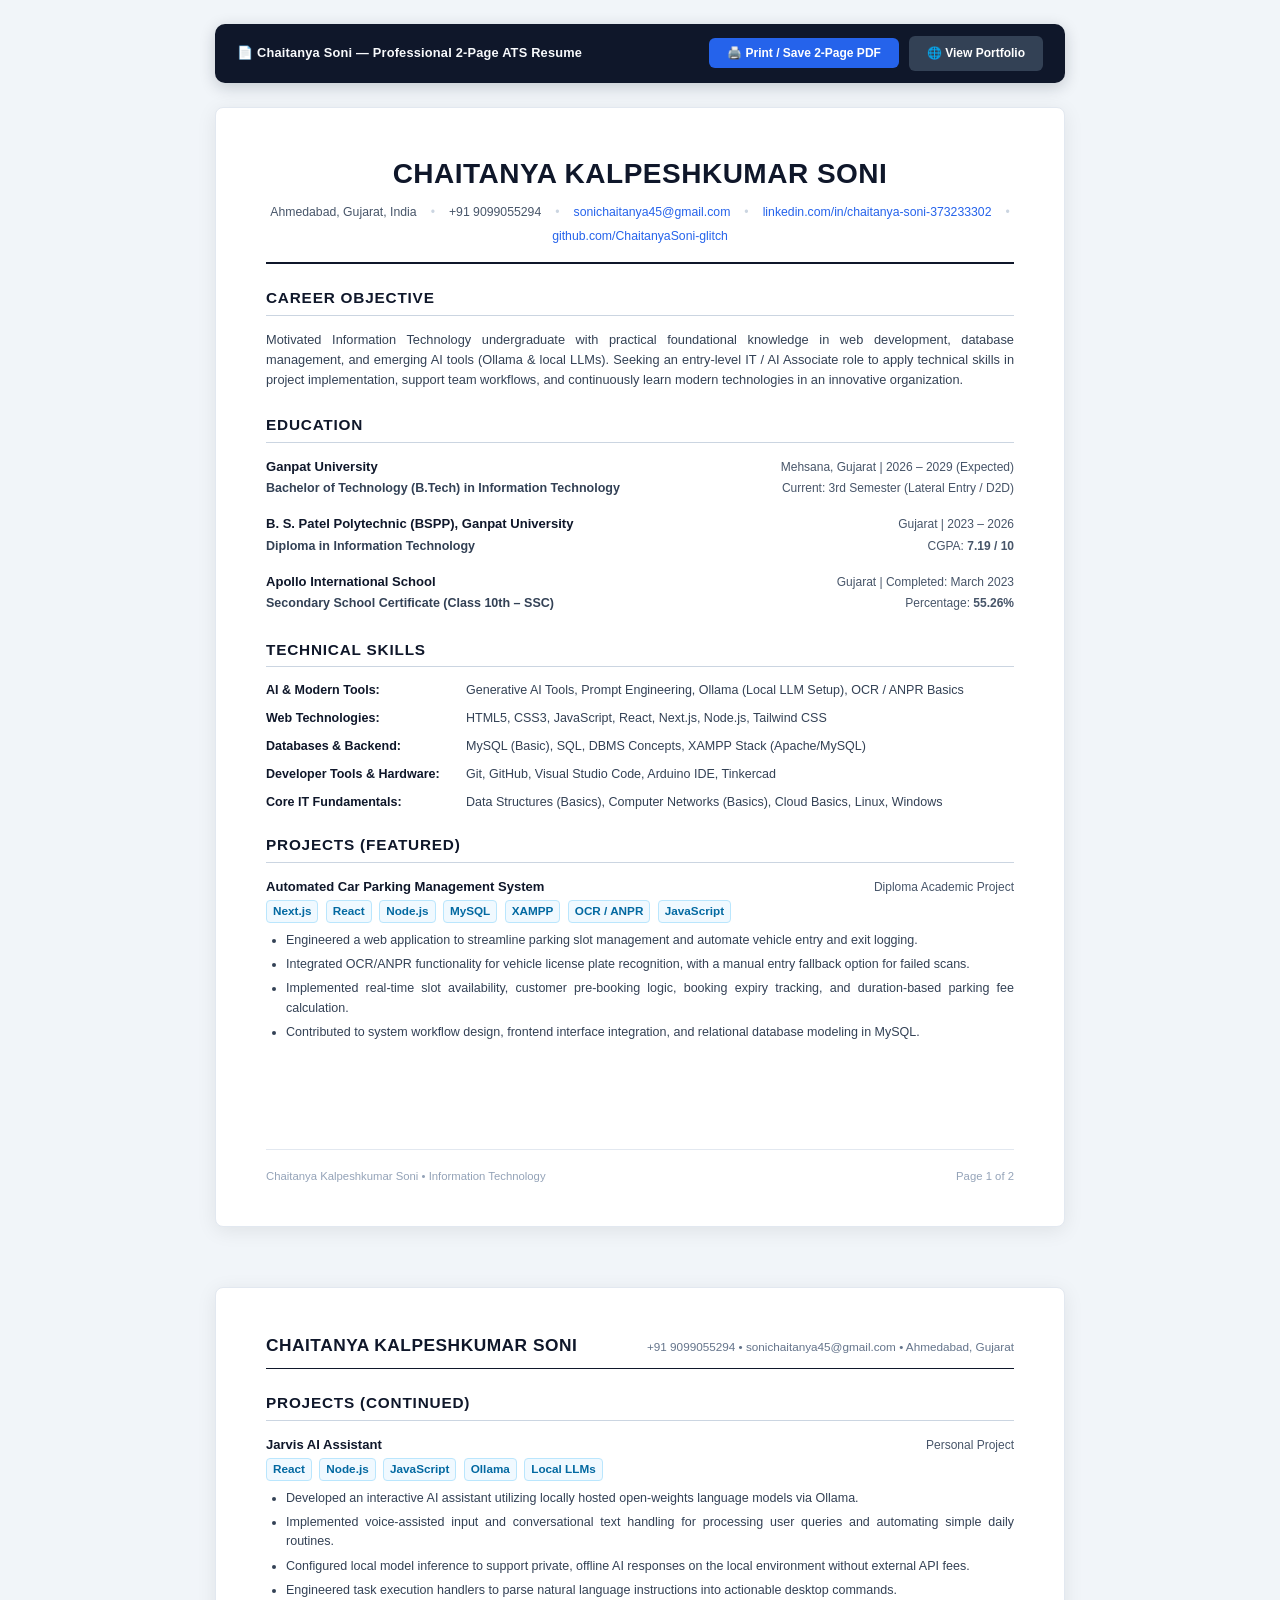
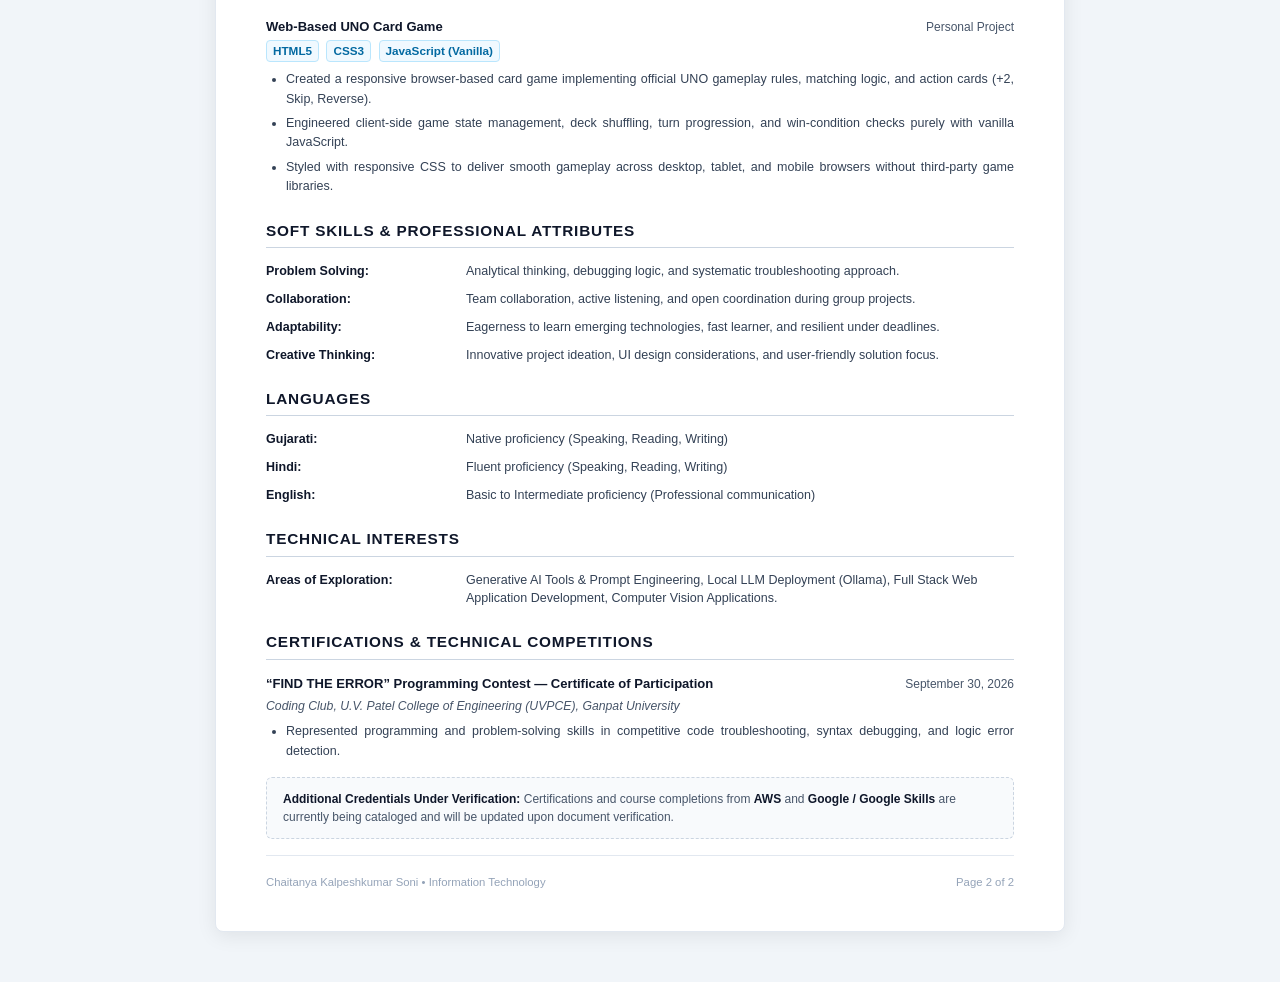
==== commit 5ceb734c: "Add FIND THE ERROR programming contest certification to resume and portfolio" ====
--- a/resume.html
+++ b/resume.html
@@ -764,11 +764,25 @@
         </div>
       </section>
 
-      <!-- Verification & Credentials Status -->
+      <!-- Certifications & Technical Competitions -->
       <section>
-        <h2 class="section-title">Certifications &amp; Credentials Notice</h2>
-        <div class="credentials-note">
-          <strong>Under Document Verification:</strong> Technical certifications and course completions from <strong>AWS</strong>, <strong>Google / Google Skills</strong>, and university co-curricular tech events are currently being cataloged with official credential verification IDs and links. Verified credentials will be updated directly in the online portfolio.
+        <h2 class="section-title">Certifications &amp; Technical Competitions</h2>
+
+        <div class="entry">
+          <div class="entry-header">
+            <span class="entry-title">&ldquo;FIND THE ERROR&rdquo; Programming Contest &mdash; Certificate of Participation</span>
+            <span class="entry-meta">September 30, 2026</span>
+          </div>
+          <div class="entry-details">
+            <em>Coding Club, U.V. Patel College of Engineering (UVPCE), Ganpat University</em>
+          </div>
+          <ul>
+            <li>Represented programming and problem-solving skills in competitive code troubleshooting, syntax debugging, and logic error detection.</li>
+          </ul>
+        </div>
+
+        <div class="credentials-note" style="margin-top: 12px;">
+          <strong>Additional Credentials Under Verification:</strong> Certifications and course completions from <strong>AWS</strong> and <strong>Google / Google Skills</strong> are currently being cataloged and will be updated upon document verification.
         </div>
       </section>
 
